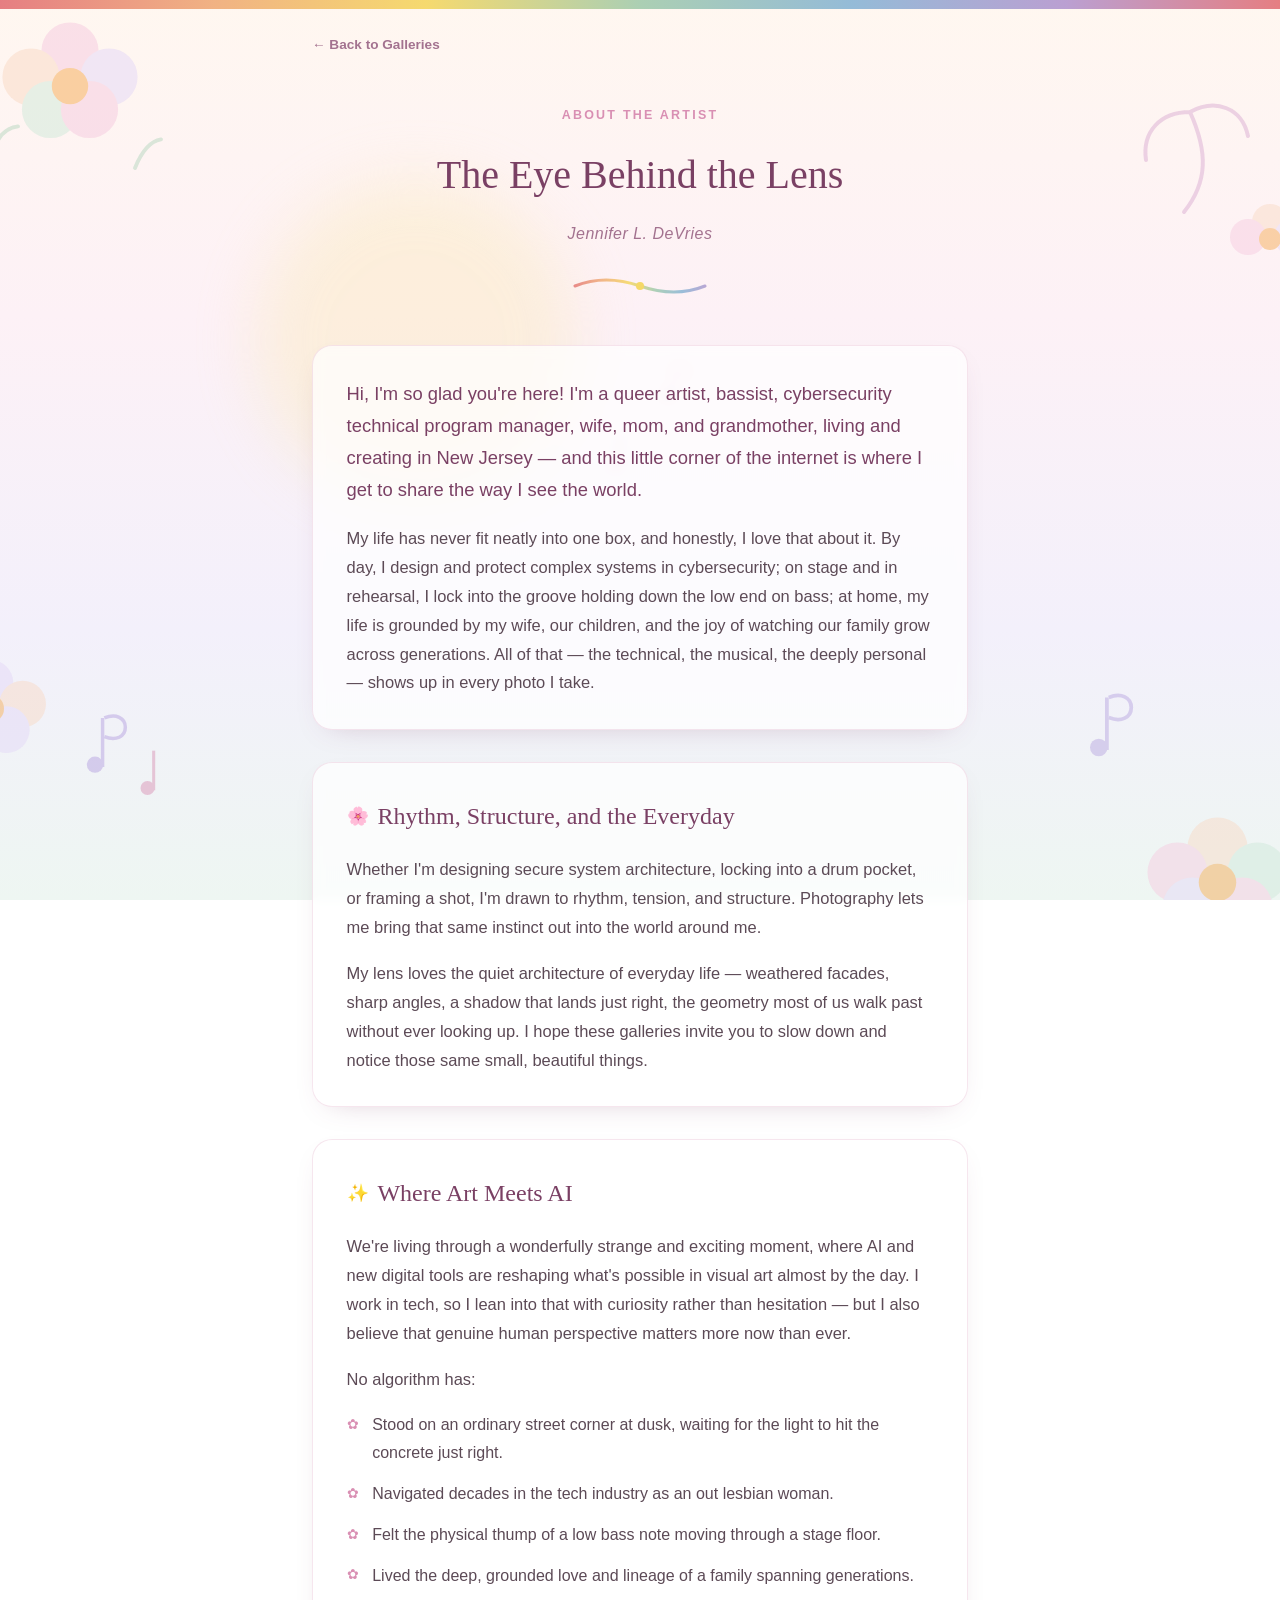
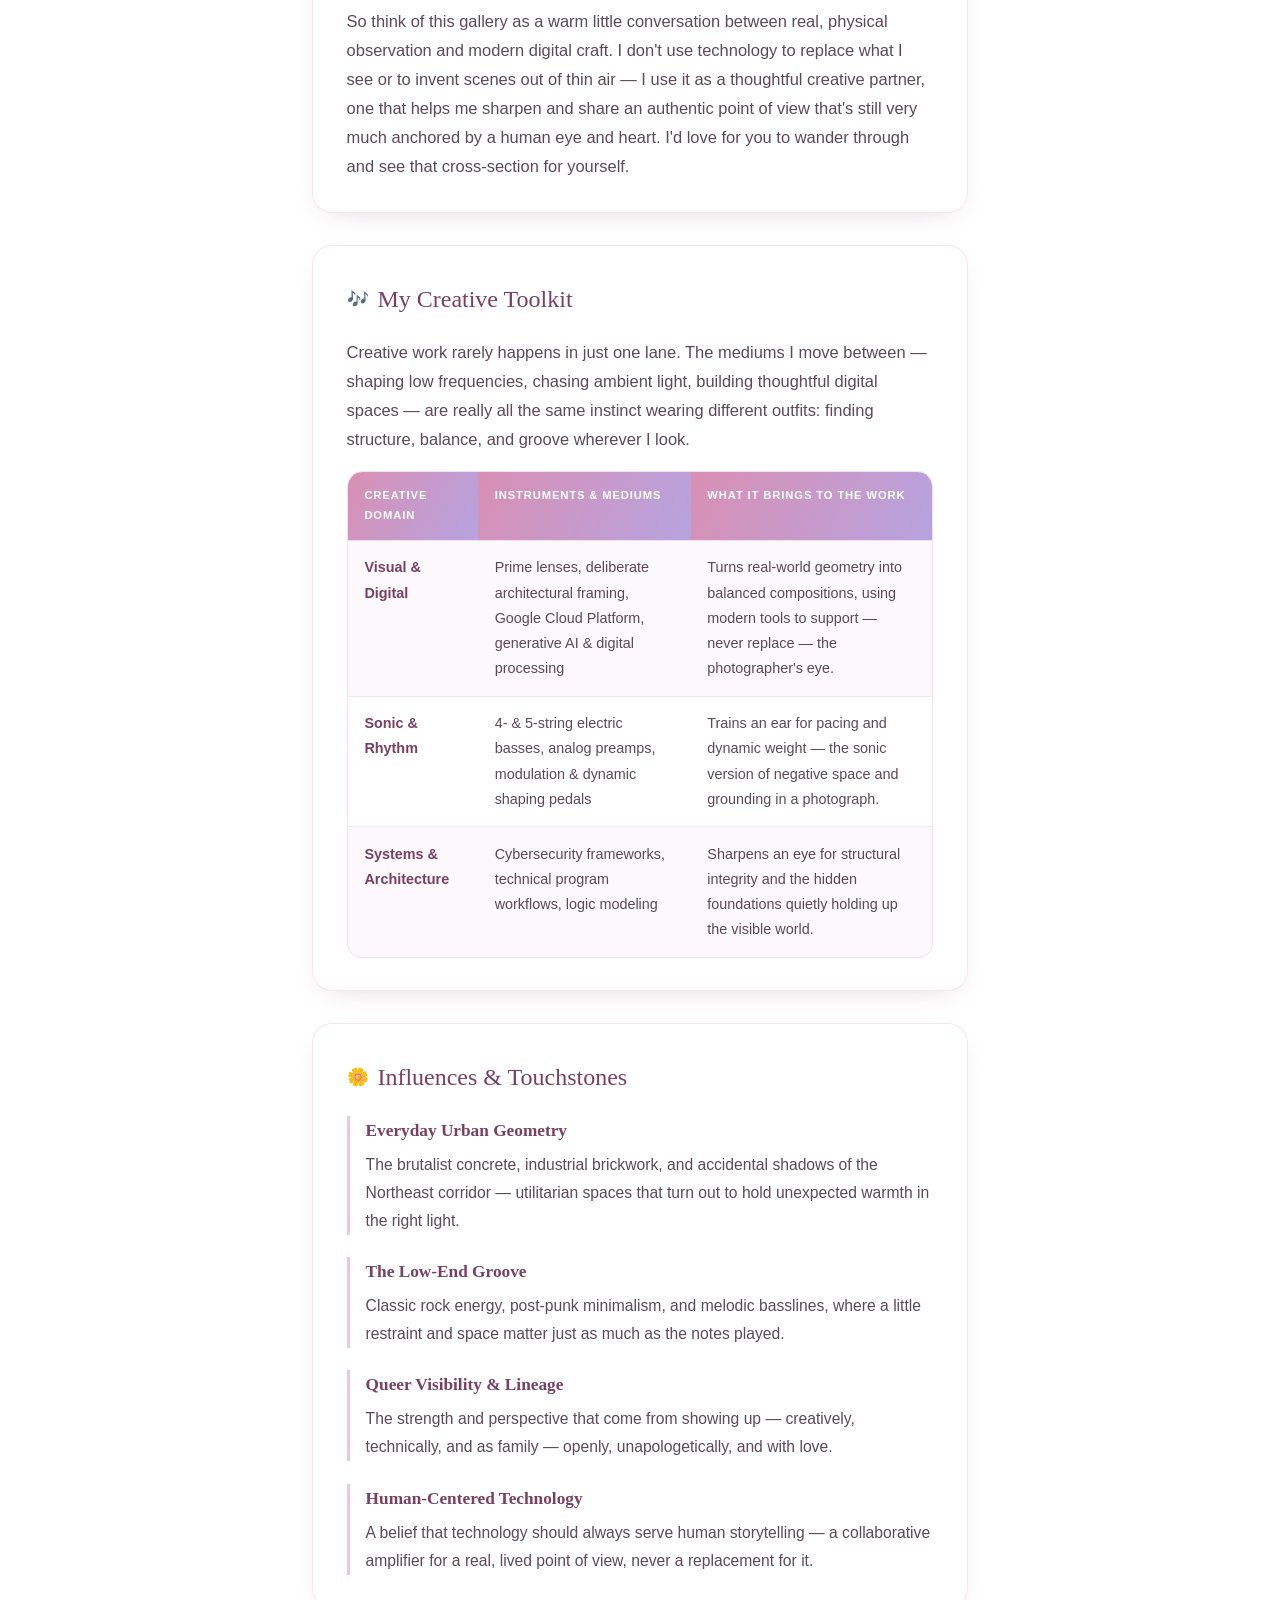
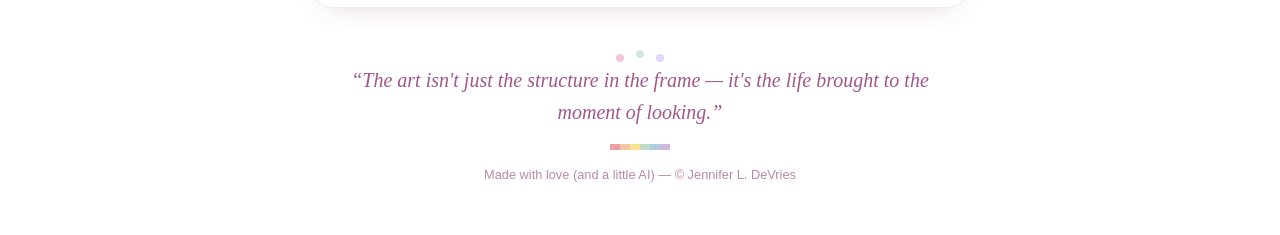
==== about/index.html @ cc9f811c "Softer Landing Pages" ====
<!DOCTYPE html>
<html lang="en">
<head>
<meta charset="UTF-8" />
<meta name="viewport" content="width=device-width, initial-scale=1.0" />
<title>About the Artist — Jennifer L. DeVries</title>
<meta name="description" content="Jennifer L. DeVries — queer artist, bassist, cybersecurity technical program manager, wife, mom, and grandmother, on the eye behind these galleries." />

<!-- Social share preview tags -->
<meta property="og:type" content="profile" />
<meta property="og:title" content="About the Artist — Jennifer L. DeVries" />
<meta property="og:description" content="A warm hello from the person behind the lens — where art, music, and a little AI magic meet." />
<meta property="og:image" content="https://jenniferldevries.com/about/og-image.jpg" />
<meta name="twitter:card" content="summary_large_image" />

<style>
  /* Dependency-free: plain HTML + CSS, no JavaScript, no CDN scripts.
     Decorative flowers and music notes are hand-drawn inline SVG so the
     page never depends on an external image request. */

  * { box-sizing: border-box; }
  html, body { margin: 0; padding: 0; }
  body {
    font-family: -apple-system, BlinkMacSystemFont, "Segoe UI", Roboto, Helvetica, Arial, sans-serif;
    color: #4a3b45;
    -webkit-font-smoothing: antialiased;
    line-height: 1.75;
    background: linear-gradient(180deg, #fff7f0 0%, #fdf1f6 35%, #f3f0fb 70%, #eef6f2 100%);
    background-attachment: fixed;
    position: relative;
    overflow-x: hidden;
  }
  a { color: #c2588f; text-decoration: none; }
  a:hover { text-decoration: underline; }

  /* Pride-flag ribbon — soft palette, but a touch bolder than before */
  .pride-ribbon {
    height: 9px;
    width: 100%;
    background: linear-gradient(90deg,
      #e4787c 0%, #f0ae7e 16.6%, #f5d868 33.3%,
      #a7cdb0 50%, #8fb8d6 66.6%, #b79bd0 83.3%, #e4787c 100%);
    opacity: 0.95;
  }

  /* ---------- soft decorative background ---------- */
  .bg-deco {
    position: fixed;
    inset: 0;
    z-index: 0;
    pointer-events: none;
    overflow: hidden;
  }
  .bg-deco svg { position: absolute; opacity: 0.55; }
  .bg-deco .d1 { top: -40px; left: -60px; width: 260px; }
  .bg-deco .d2 { top: 8%; right: -70px; width: 220px; }
  .bg-deco .d3 { bottom: 6%; left: -80px; width: 280px; }
  .bg-deco .d4 { bottom: -60px; right: -50px; width: 300px; }
  .bg-deco .d5 { top: 40%; left: 46%; width: 140px; opacity: 0.28; }
  .bg-deco .d6 { top: 20%; left: 20%; width: 320px; opacity: 0.35; filter: blur(30px); }

  .wrap { position: relative; z-index: 1; max-width: 44rem; margin: 0 auto; padding: 0 1.5rem; }

  .backlink {
    position: relative; z-index: 1;
    display: block;
    padding: 1.5rem 1.5rem 0;
    font-size: 0.85rem;
    color: #a3728f;
    max-width: 44rem;
    margin: 0 auto;
  }
  .backlink a { color: #a3728f; font-weight: 600; }
  .backlink a:hover { color: #c2588f; }

  header {
    position: relative; z-index: 1;
    text-align: center;
    padding: 3rem 1.5rem 2.5rem;
  }
  header p.eyebrow {
    text-transform: uppercase;
    letter-spacing: 0.18em;
    font-size: 0.78rem;
    color: #d98fb3;
    font-weight: 700;
    margin: 0 0 0.85rem;
  }
  header h1 {
    font-family: Georgia, 'Times New Roman', serif;
    font-weight: 400;
    font-size: 2.5rem;
    margin: 0 0 0.6rem;
    color: #7a4064;
  }
  header p.subname {
    color: #a3728f;
    font-size: 1rem;
    letter-spacing: 0.03em;
    margin: 0;
    font-style: italic;
  }
  header .divider {
    margin: 1.75rem auto 0;
    width: 140px;
  }

  main { position: relative; z-index: 1; padding: 1rem 0 4rem; }

  .card {
    background: rgba(255, 255, 255, 0.72);
    backdrop-filter: blur(6px);
    border: 1px solid rgba(194, 88, 143, 0.15);
    border-radius: 1.25rem;
    padding: 2rem 2.1rem;
    margin-bottom: 2rem;
    box-shadow: 0 10px 30px -18px rgba(122, 64, 100, 0.35);
  }

  section h2 {
    font-family: Georgia, 'Times New Roman', serif;
    font-weight: 400;
    font-size: 1.5rem;
    color: #7a4064;
    margin: 0 0 1.1rem;
    display: flex;
    align-items: center;
    gap: 0.55rem;
  }
  section h2 .note {
    display: inline-block;
    font-size: 1.1rem;
  }
  p {
    color: #5c4a56;
    font-size: 1.03rem;
    margin: 0 0 1.1rem;
  }
  p:last-child { margin-bottom: 0; }
  p.lede {
    color: #7a4064;
    font-size: 1.15rem;
  }

  ul.touchpoints {
    list-style: none;
    margin: 0 0 1.1rem;
    padding: 0;
  }
  ul.touchpoints li {
    position: relative;
    padding-left: 1.6rem;
    margin-bottom: 0.8rem;
    color: #5c4a56;
  }
  ul.touchpoints li::before {
    content: "✿";
    position: absolute;
    left: 0;
    top: 0.05em;
    color: #d98fb3;
    font-size: 0.9em;
  }

  .table-wrap {
    overflow-x: auto;
    border: 1px solid rgba(194, 88, 143, 0.18);
    border-radius: 0.9rem;
  }
  table {
    width: 100%;
    border-collapse: collapse;
    font-size: 0.9rem;
  }
  th, td {
    text-align: left;
    padding: 0.9rem 1.05rem;
    border-bottom: 1px solid rgba(194, 88, 143, 0.15);
    vertical-align: top;
  }
  thead th {
    font-size: 0.7rem;
    letter-spacing: 0.08em;
    text-transform: uppercase;
    color: #ffffff;
    background: linear-gradient(120deg, #d98fb3, #b7a3e0);
    font-weight: 600;
  }
  thead th:first-child { border-top-left-radius: 0.9rem; }
  thead th:last-child { border-top-right-radius: 0.9rem; }
  tbody tr:last-child td { border-bottom: none; }
  tbody tr:nth-child(odd) { background: rgba(217, 143, 179, 0.06); }
  td { color: #5c4a56; }
  td strong { color: #7a4064; }

  ul.influences {
    list-style: none;
    margin: 0;
    padding: 0;
    display: grid;
    gap: 1.4rem;
  }
  ul.influences li {
    padding-left: 1rem;
    border-left: 3px solid #f0c6db;
  }
  ul.influences li strong {
    display: block;
    color: #7a4064;
    font-family: Georgia, 'Times New Roman', serif;
    font-size: 1.08rem;
    margin-bottom: 0.3rem;
  }
  ul.influences li span {
    color: #5c4a56;
    font-size: 0.98rem;
  }

  blockquote {
    margin: 0;
    text-align: center;
    padding: 0.5rem 1rem 0;
    font-family: Georgia, 'Times New Roman', serif;
    font-style: italic;
    font-size: 1.25rem;
    color: #a3568a;
    line-height: 1.6;
  }
  blockquote .quote-deco { display: block; margin-bottom: 0.75rem; }

  footer {
    position: relative; z-index: 1;
    text-align: center;
    color: #b78ba9;
    font-size: 0.8rem;
    padding: 1rem 1.5rem 3rem;
  }

  @media (max-width: 600px) {
    header { padding: 2.25rem 1.25rem 2rem; }
    header h1 { font-size: 1.95rem; }
    .card { padding: 1.5rem 1.35rem; margin-bottom: 1.5rem; border-radius: 1rem; }
    main { padding: 0.5rem 0 3rem; }
    th, td { padding: 0.65rem 0.6rem; font-size: 0.82rem; }
    .bg-deco .d1, .bg-deco .d2, .bg-deco .d3, .bg-deco .d4 { width: 160px; }
  }
</style>
</head>
<body>

<div class="pride-ribbon" aria-hidden="true"></div>

<!-- Soft decorative background: flowers and floating music notes, all
     inline so the page never depends on an external image. -->
<div class="bg-deco" aria-hidden="true">
  <svg class="d1" viewBox="0 0 200 200" fill="none" xmlns="http://www.w3.org/2000/svg">
    <g opacity="0.9">
      <circle cx="100" cy="70" r="22" fill="#f6c9df"/>
      <circle cx="70" cy="90" r="22" fill="#f9d9c4"/>
      <circle cx="130" cy="90" r="22" fill="#e3d6f7"/>
      <circle cx="85" cy="115" r="22" fill="#cfe8d9"/>
      <circle cx="115" cy="115" r="22" fill="#f6c9df"/>
      <circle cx="100" cy="97" r="14" fill="#f4a94f"/>
    </g>
    <path d="M40 150 Q45 130 60 128" stroke="#bcd9c4" stroke-width="3" fill="none" stroke-linecap="round"/>
    <path d="M150 160 Q158 140 170 138" stroke="#bcd9c4" stroke-width="3" fill="none" stroke-linecap="round"/>
  </svg>

  <svg class="d2" viewBox="0 0 220 220" fill="none" xmlns="http://www.w3.org/2000/svg">
    <g opacity="0.85">
      <path d="M60 40c18 40 18 70-6 100M60 40c26-14 52-4 58 24M60 40c-30 0-48 20-44 48" stroke="#d9a9d0" stroke-width="4" fill="none" stroke-linecap="round"/>
      <circle cx="140" cy="150" r="18" fill="#f9d9c4"/>
      <circle cx="118" cy="165" r="18" fill="#f6c9df"/>
      <circle cx="162" cy="165" r="18" fill="#e3d6f7"/>
      <circle cx="140" cy="167" r="11" fill="#f4a94f"/>
    </g>
  </svg>

  <svg class="d3" viewBox="0 0 240 200" fill="none" xmlns="http://www.w3.org/2000/svg">
    <g opacity="0.85">
      <circle cx="60" cy="60" r="20" fill="#e3d6f7"/>
      <circle cx="32" cy="78" r="20" fill="#f6c9df"/>
      <circle cx="88" cy="78" r="20" fill="#f9d9c4"/>
      <circle cx="46" cy="100" r="20" fill="#cfe8d9"/>
      <circle cx="74" cy="100" r="20" fill="#e3d6f7"/>
      <circle cx="60" cy="82" r="12" fill="#f4a94f"/>
    </g>
    <!-- floating music notes -->
    <g fill="#b7a3e0" opacity="0.9">
      <circle cx="150" cy="130" r="7"/>
      <rect x="155" y="90" width="3" height="42"/>
      <path d="M158 90c10-4 18 0 18 8s-8 12-18 8" fill="none" stroke="#b7a3e0" stroke-width="3"/>
    </g>
    <g fill="#d98fb3" opacity="0.85">
      <circle cx="195" cy="150" r="6"/>
      <rect x="199" y="118" width="2.6" height="34"/>
    </g>
  </svg>

  <svg class="d4" viewBox="0 0 240 240" fill="none" xmlns="http://www.w3.org/2000/svg">
    <g opacity="0.85">
      <circle cx="150" cy="150" r="24" fill="#f9d9c4"/>
      <circle cx="118" cy="170" r="24" fill="#f6c9df"/>
      <circle cx="182" cy="170" r="24" fill="#cfe8d9"/>
      <circle cx="130" cy="198" r="24" fill="#e3d6f7"/>
      <circle cx="170" cy="198" r="24" fill="#f6c9df"/>
      <circle cx="150" cy="178" r="15" fill="#f4a94f"/>
    </g>
    <g fill="#b7a3e0" opacity="0.85">
      <circle cx="55" cy="70" r="7"/>
      <rect x="60" y="30" width="3" height="42"/>
      <path d="M63 30c10-4 18 0 18 8s-8 12-18 8" fill="none" stroke="#b7a3e0" stroke-width="3"/>
    </g>
  </svg>

  <svg class="d5" viewBox="0 0 160 160" fill="none" xmlns="http://www.w3.org/2000/svg">
    <g fill="#d98fb3">
      <circle cx="30" cy="120" r="6"/>
      <rect x="34" y="86" width="2.6" height="36"/>
      <circle cx="90" cy="40" r="6"/>
      <rect x="94" y="6" width="2.6" height="36"/>
      <path d="M97 6c9-4 16 0 16 7s-7 11-16 7" fill="none" stroke="#d98fb3" stroke-width="2.6"/>
    </g>
  </svg>

  <!-- soft yellow glow, tucked behind the content -->
  <svg class="d6" viewBox="0 0 200 200" fill="none" xmlns="http://www.w3.org/2000/svg">
    <circle cx="100" cy="100" r="100" fill="#fbe9ae"/>
  </svg>
</div>

<p class="backlink"><a href="/">&larr; Back to Galleries</a></p>

<header>
  <p class="eyebrow">About the Artist</p>
  <h1>The Eye Behind the Lens</h1>
  <p class="subname">Jennifer L. DeVries</p>
  <svg class="divider" viewBox="0 0 140 20" fill="none" xmlns="http://www.w3.org/2000/svg" aria-hidden="true">
    <defs>
      <linearGradient id="prideStroke" x1="0" y1="0" x2="140" y2="0" gradientUnits="userSpaceOnUse">
        <stop offset="0%" stop-color="#e4787c"/>
        <stop offset="22%" stop-color="#f0ae7e"/>
        <stop offset="42%" stop-color="#f5d868"/>
        <stop offset="60%" stop-color="#a7cdb0"/>
        <stop offset="80%" stop-color="#8fb8d6"/>
        <stop offset="100%" stop-color="#b79bd0"/>
      </linearGradient>
    </defs>
    <path d="M5 10 Q35 -2 70 10 Q105 22 135 10" stroke="url(#prideStroke)" stroke-width="3" fill="none" stroke-linecap="round" opacity="0.9"/>
    <circle cx="70" cy="10" r="4" fill="#f5d868"/>
  </svg>
</header>

<main class="wrap">

  <div class="card">
    <p class="lede">Hi, I'm so glad you're here! I'm a queer artist, bassist, cybersecurity technical program manager, wife, mom, and grandmother, living and creating in New Jersey — and this little corner of the internet is where I get to share the way I see the world.</p>
    <p>My life has never fit neatly into one box, and honestly, I love that about it. By day, I design and protect complex systems in cybersecurity; on stage and in rehearsal, I lock into the groove holding down the low end on bass; at home, my life is grounded by my wife, our children, and the joy of watching our family grow across generations. All of that — the technical, the musical, the deeply personal — shows up in every photo I take.</p>
  </div>

  <div class="card">
    <section>
      <h2><span class="note">🌸</span> Rhythm, Structure, and the Everyday</h2>
      <p>Whether I'm designing secure system architecture, locking into a drum pocket, or framing a shot, I'm drawn to rhythm, tension, and structure. Photography lets me bring that same instinct out into the world around me.</p>
      <p>My lens loves the quiet architecture of everyday life — weathered facades, sharp angles, a shadow that lands just right, the geometry most of us walk past without ever looking up. I hope these galleries invite you to slow down and notice those same small, beautiful things.</p>
    </section>
  </div>

  <div class="card">
    <section>
      <h2><span class="note">✨</span> Where Art Meets AI</h2>
      <p>We're living through a wonderfully strange and exciting moment, where AI and new digital tools are reshaping what's possible in visual art almost by the day. I work in tech, so I lean into that with curiosity rather than hesitation — but I also believe that genuine human perspective matters more now than ever.</p>
      <p>No algorithm has:</p>
      <ul class="touchpoints">
        <li>Stood on an ordinary street corner at dusk, waiting for the light to hit the concrete just right.</li>
        <li>Navigated decades in the tech industry as an out lesbian woman.</li>
        <li>Felt the physical thump of a low bass note moving through a stage floor.</li>
        <li>Lived the deep, grounded love and lineage of a family spanning generations.</li>
      </ul>
      <p>So think of this gallery as a warm little conversation between real, physical observation and modern digital craft. I don't use technology to replace what I see or to invent scenes out of thin air — I use it as a thoughtful creative partner, one that helps me sharpen and share an authentic point of view that's still very much anchored by a human eye and heart. I'd love for you to wander through and see that cross-section for yourself.</p>
    </section>
  </div>

  <div class="card">
    <section>
      <h2><span class="note">🎶</span> My Creative Toolkit</h2>
      <p>Creative work rarely happens in just one lane. The mediums I move between — shaping low frequencies, chasing ambient light, building thoughtful digital spaces — are really all the same instinct wearing different outfits: finding structure, balance, and groove wherever I look.</p>
      <div class="table-wrap">
        <table>
          <thead>
            <tr>
              <th>Creative Domain</th>
              <th>Instruments &amp; Mediums</th>
              <th>What It Brings to the Work</th>
            </tr>
          </thead>
          <tbody>
            <tr>
              <td><strong>Visual &amp; Digital</strong></td>
              <td>Prime lenses, deliberate architectural framing, Google Cloud Platform, generative AI &amp; digital processing</td>
              <td>Turns real-world geometry into balanced compositions, using modern tools to support — never replace — the photographer's eye.</td>
            </tr>
            <tr>
              <td><strong>Sonic &amp; Rhythm</strong></td>
              <td>4- &amp; 5-string electric basses, analog preamps, modulation &amp; dynamic shaping pedals</td>
              <td>Trains an ear for pacing and dynamic weight — the sonic version of negative space and grounding in a photograph.</td>
            </tr>
            <tr>
              <td><strong>Systems &amp; Architecture</strong></td>
              <td>Cybersecurity frameworks, technical program workflows, logic modeling</td>
              <td>Sharpens an eye for structural integrity and the hidden foundations quietly holding up the visible world.</td>
            </tr>
          </tbody>
        </table>
      </div>
    </section>
  </div>

  <div class="card">
    <section>
      <h2><span class="note">🌼</span> Influences &amp; Touchstones</h2>
      <ul class="influences">
        <li><strong>Everyday Urban Geometry</strong><span>The brutalist concrete, industrial brickwork, and accidental shadows of the Northeast corridor — utilitarian spaces that turn out to hold unexpected warmth in the right light.</span></li>
        <li><strong>The Low-End Groove</strong><span>Classic rock energy, post-punk minimalism, and melodic basslines, where a little restraint and space matter just as much as the notes played.</span></li>
        <li><strong>Queer Visibility &amp; Lineage</strong><span>The strength and perspective that come from showing up — creatively, technically, and as family — openly, unapologetically, and with love.</span></li>
        <li><strong>Human-Centered Technology</strong><span>A belief that technology should always serve human storytelling — a collaborative amplifier for a real, lived point of view, never a replacement for it.</span></li>
      </ul>
    </section>
  </div>

  <blockquote>
    <svg class="quote-deco" width="60" height="16" viewBox="0 0 60 16" fill="none" xmlns="http://www.w3.org/2000/svg" style="margin:0 auto;">
      <circle cx="10" cy="10" r="4" fill="#f0c6db"/>
      <circle cx="30" cy="6" r="4" fill="#cfe8d9"/>
      <circle cx="50" cy="10" r="4" fill="#e3d6f7"/>
    </svg>
    &ldquo;The art isn't just the structure in the frame — it's the life brought to the moment of looking.&rdquo;
  </blockquote>

</main>

<footer>
  <svg width="60" height="6" viewBox="0 0 60 6" xmlns="http://www.w3.org/2000/svg" aria-hidden="true" style="display:block; margin:0 auto 0.9rem; opacity:0.7;">
    <rect x="0" y="0" width="10" height="6" fill="#e4787c"/>
    <rect x="10" y="0" width="10" height="6" fill="#f0ae7e"/>
    <rect x="20" y="0" width="10" height="6" fill="#f5d868"/>
    <rect x="30" y="0" width="10" height="6" fill="#a7cdb0"/>
    <rect x="40" y="0" width="10" height="6" fill="#8fb8d6"/>
    <rect x="50" y="0" width="10" height="6" fill="#b79bd0"/>
  </svg>
  Made with love (and a little AI) — © Jennifer L. DeVries
</footer>

</body>
</html>
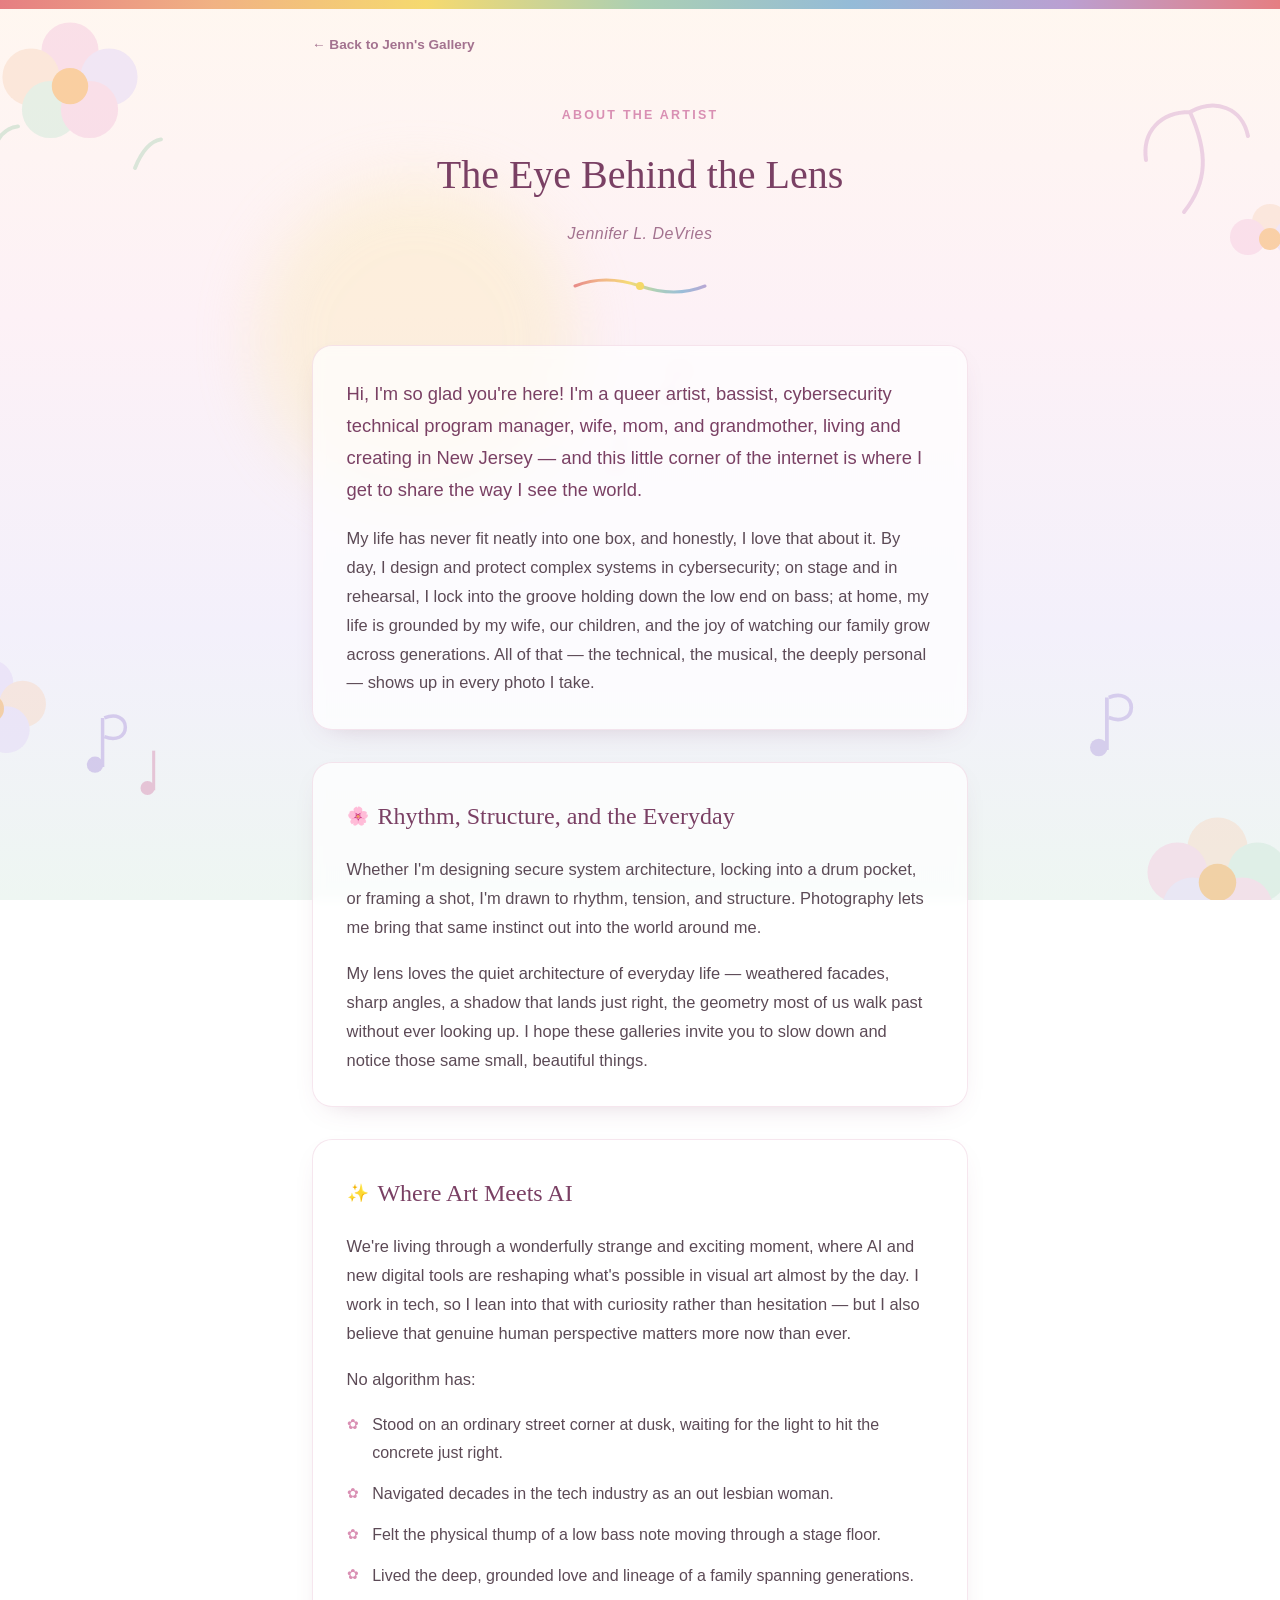
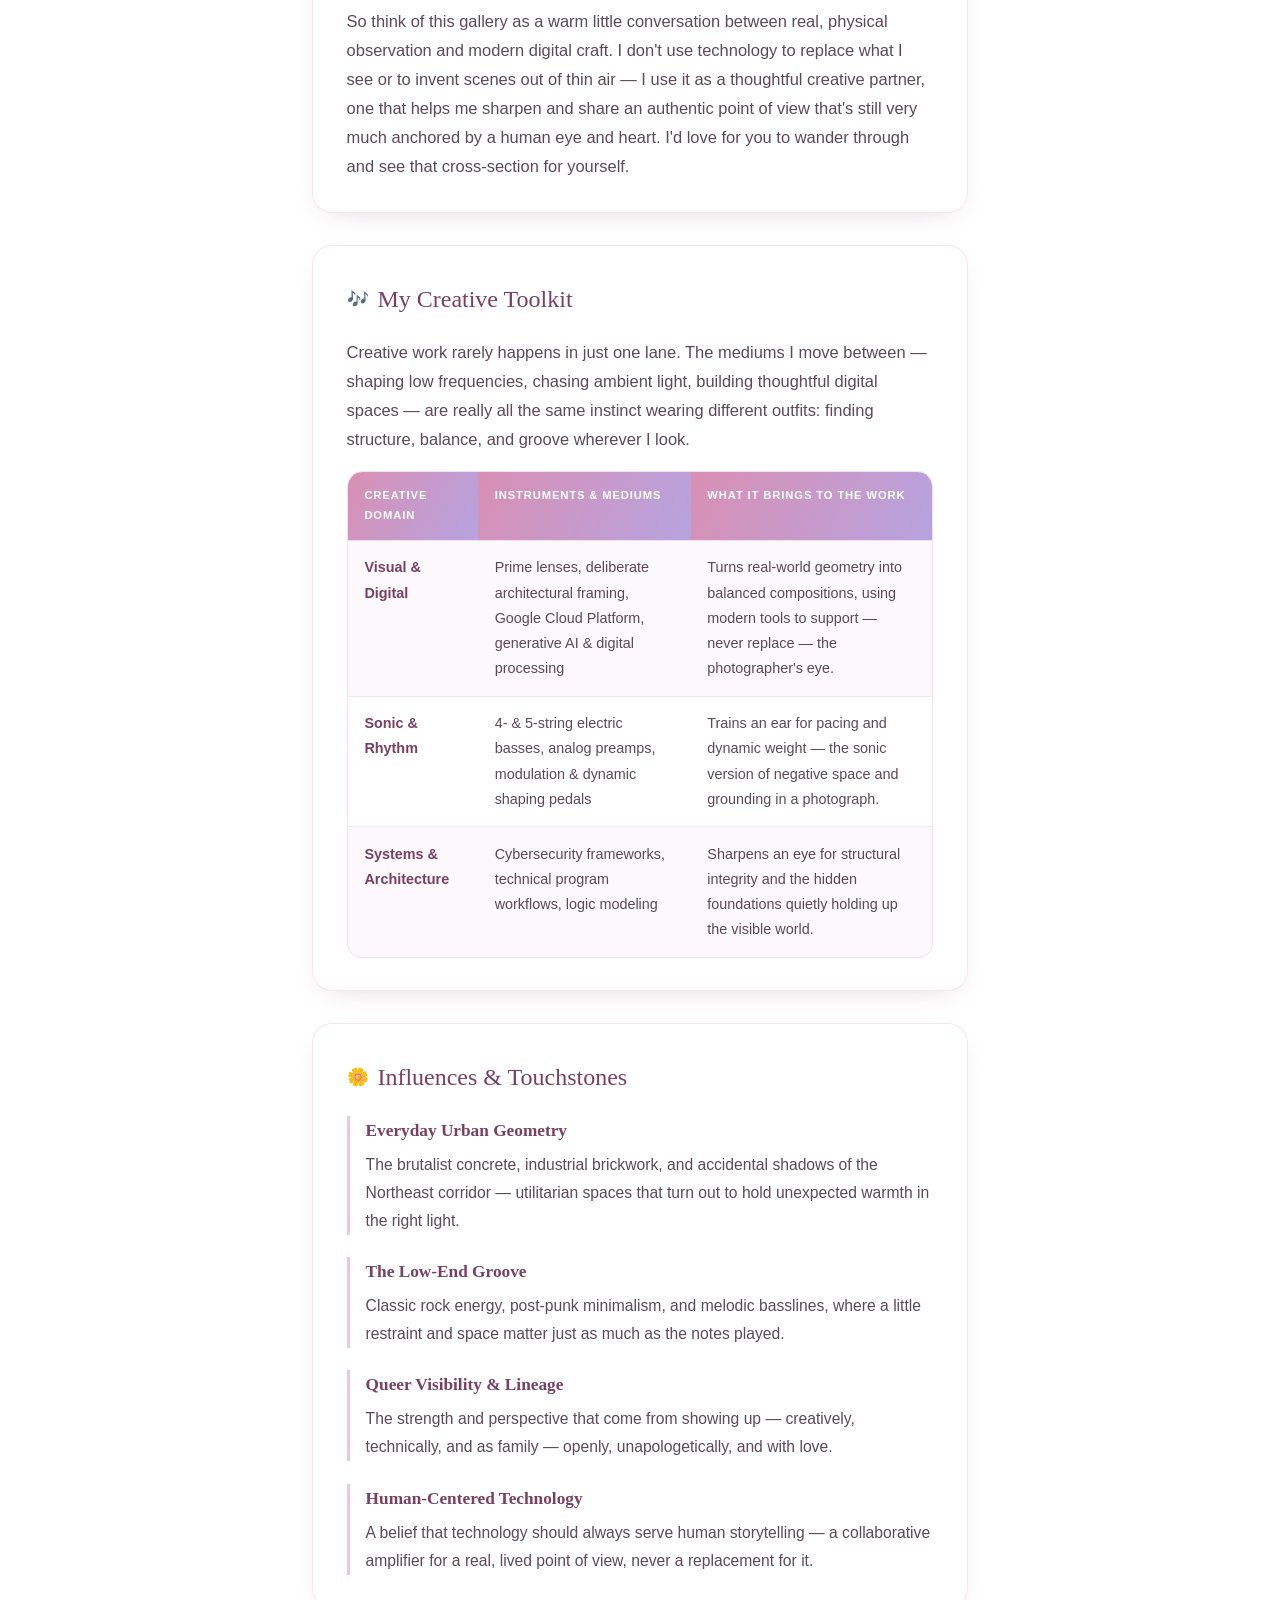
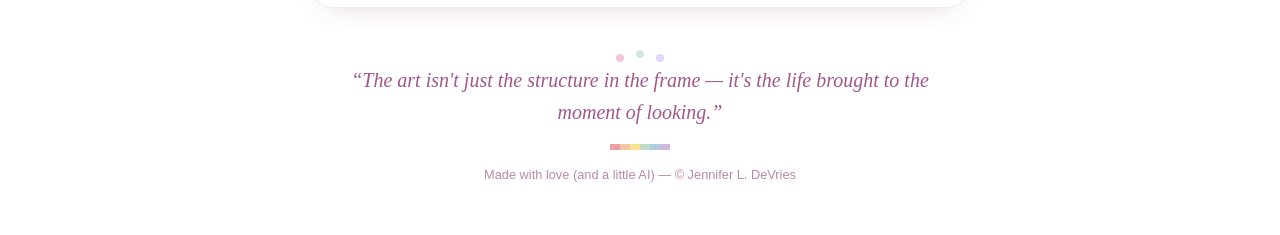
==== commit f31a7017: "Add a 'Jenn's Gallery' home link to every gallery page - Seal Cove and Parade of Ships: fixed pill a" ====
--- a/about/index.html
+++ b/about/index.html
@@ -329,7 +329,7 @@
   </svg>
 </div>
 
-<p class="backlink"><a href="/">&larr; Back to Galleries</a></p>
+<p class="backlink"><a href="/">&larr; Back to Jenn's Gallery</a></p>
 
 <header>
   <p class="eyebrow">About the Artist</p>
